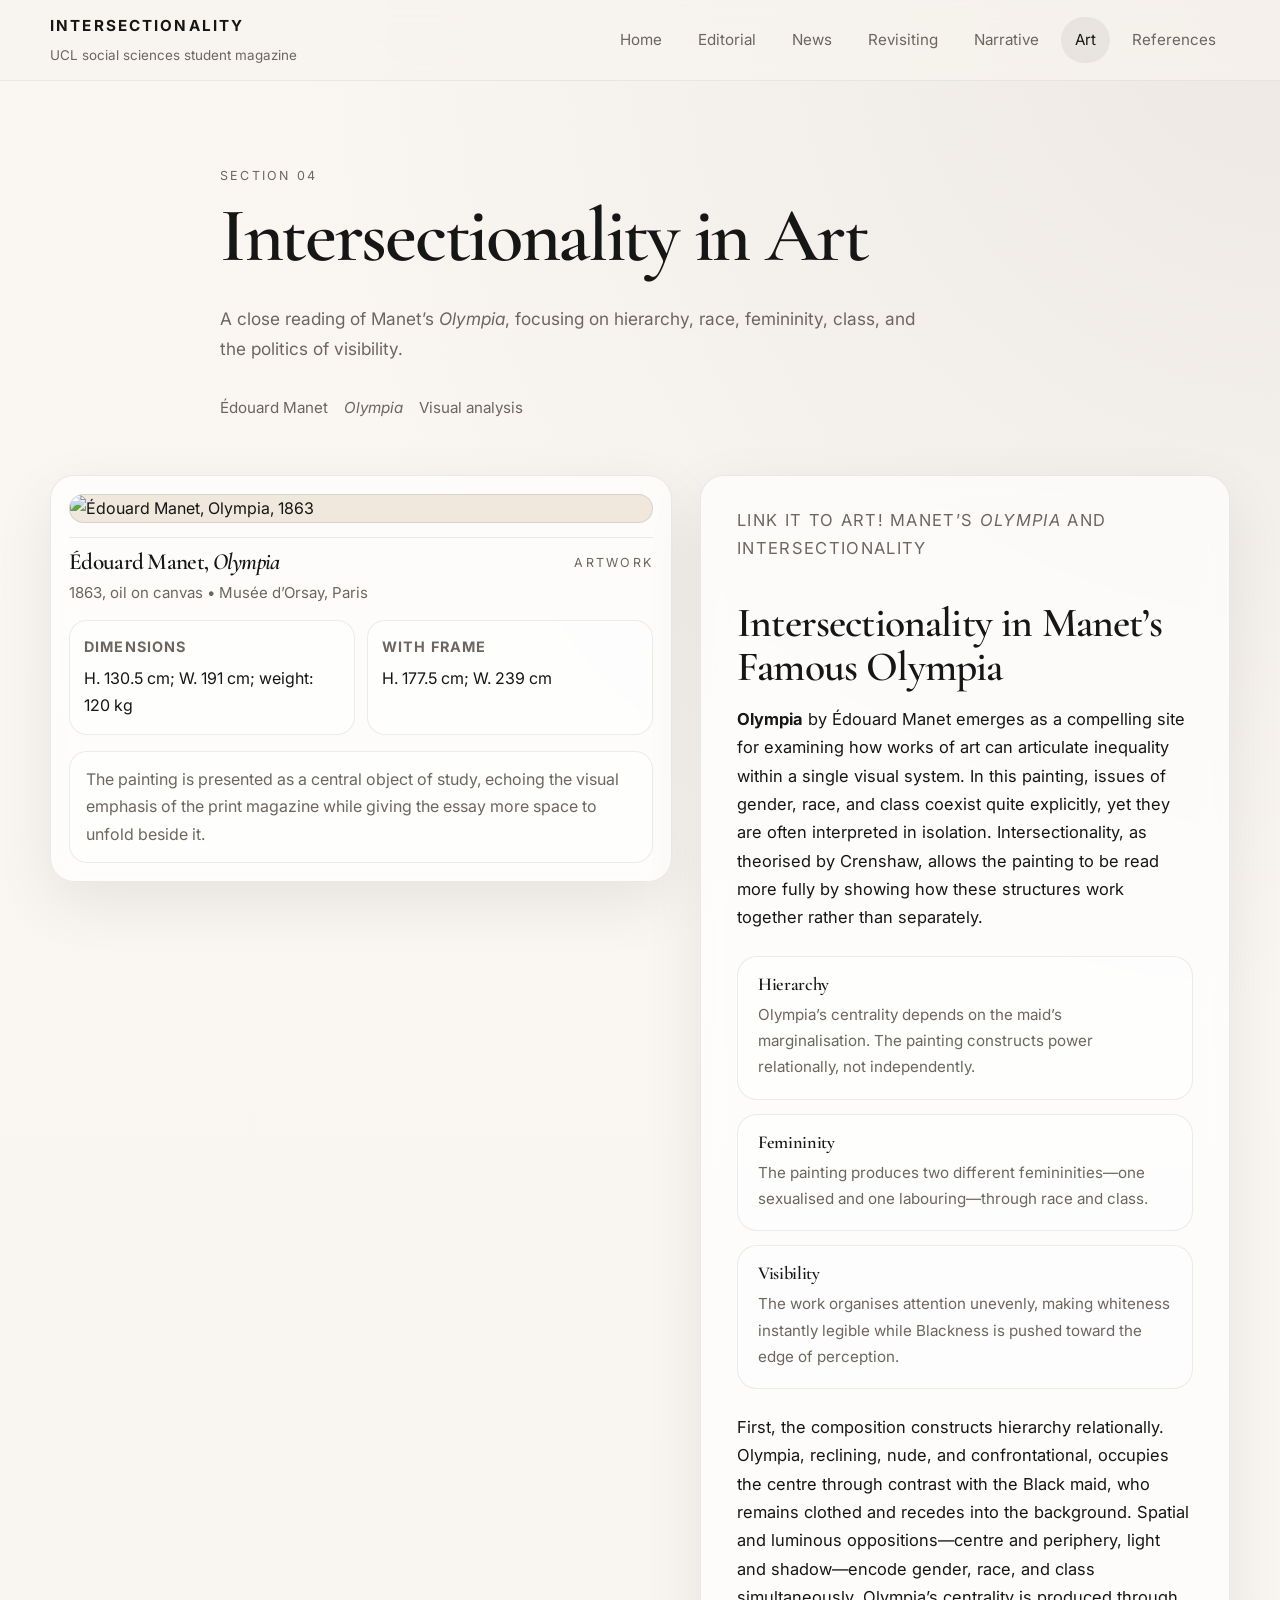
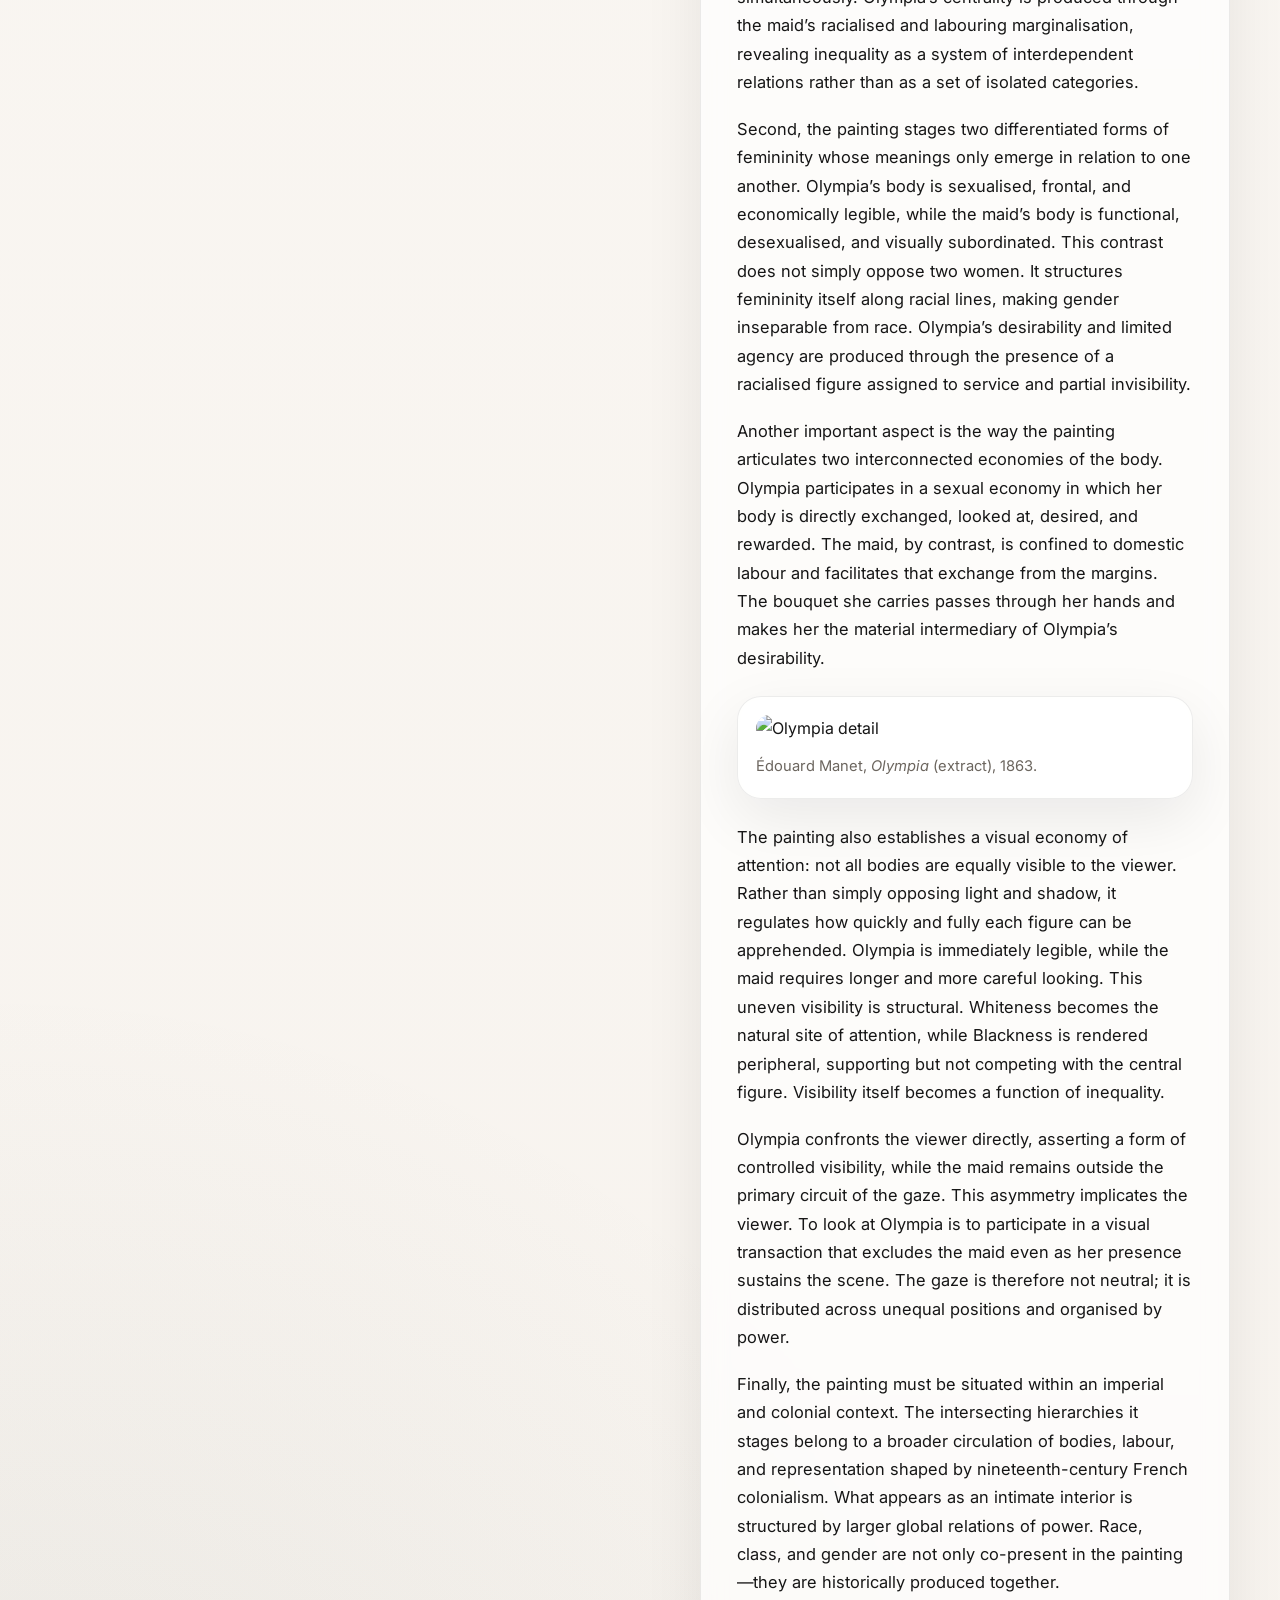
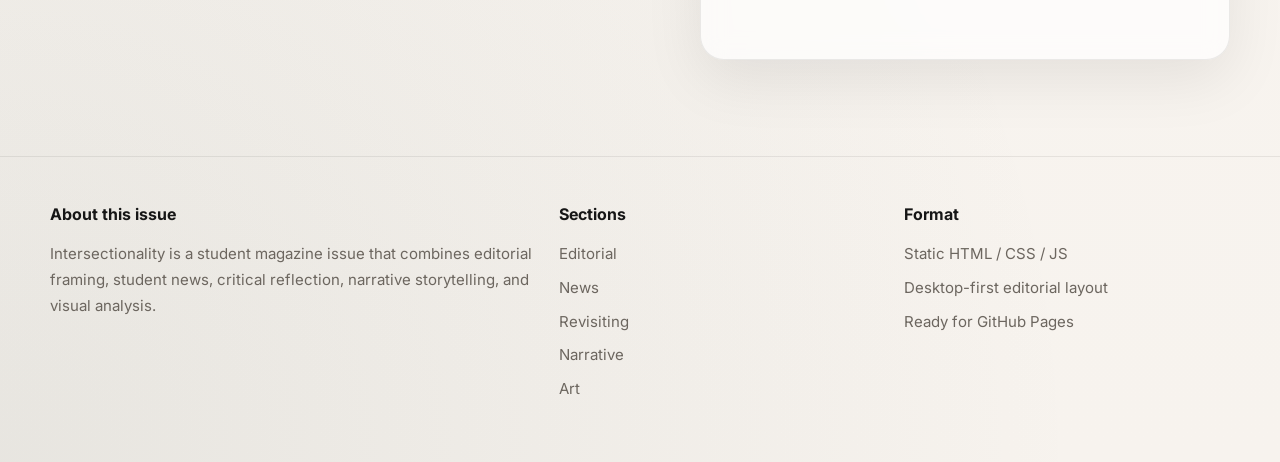
==== pages/art.html @ 49a4900f "Add files via upload" ====
<!DOCTYPE html>
<html lang="en">
<head>
  <meta charset="UTF-8" />
  <meta name="viewport" content="width=device-width, initial-scale=1.0" />
  <title>Art — Intersectionality</title>
  <link rel="preconnect" href="https://fonts.googleapis.com">
  <link rel="preconnect" href="https://fonts.gstatic.com" crossorigin>
  <link href="https://fonts.googleapis.com/css2?family=Cormorant+Garamond:wght@400;500;600;700&family=Inter:wght@400;500;600;700&display=swap" rel="stylesheet">
  <link rel="stylesheet" href="../assets/styles.css" />
</head>
<body>
  
<div class="progress" data-progress></div>
<header class="site-header">
  <div class="container nav-wrap">
    <a class="brand" href="../index.html">
      <strong>Intersectionality</strong>
      <span>UCL social sciences student magazine</span>
    </a>
    <nav class="nav">
      <a href="../index.html" class="">Home</a>
      <a href="editorial.html" class="">Editorial</a>
      <a href="news.html" class="">News</a>
      <a href="revisiting.html" class="">Revisiting</a>
      <a href="narrative.html" class="">Narrative</a>
      <a href="art.html" class="active">Art</a>
      <a href="references.html" class="">References</a>
    </nav>
  </div>
</header>

  <main>
    <section class="page-hero">
      <div class="reading fade">
        <div class="eyebrow">Section 04</div>
        <h1 class="display page-title">Intersectionality in Art</h1>
        <p class="lead">A close reading of Manet’s <em>Olympia</em>, focusing on hierarchy, race, femininity, class, and the politics of visibility.</p>
        <div class="page-meta"><span>Édouard Manet</span><span><em>Olympia</em></span><span>Visual analysis</span></div>
      </div>
    </section>

    <section class="section" style="padding-top: 22px;">
      <div class="container art-layout">
        <aside class="art-stage fade">
          <div class="art-card glass">
            <div class="artwork-shell">
              <img src="https://commons.wikimedia.org/wiki/Special:FilePath/Manet,%20Edouard%20-%20Olympia,%201863.jpg" alt="Édouard Manet, Olympia, 1863" />
            </div>
            <div class="art-meta">
              <div>
                <h3 class="display">Édouard Manet, <em>Olympia</em></h3>
                <p>1863, oil on canvas • Musée d’Orsay, Paris</p>
              </div>
              <div class="eyebrow">Artwork</div>
            </div>
            <div class="art-detail-grid">
              <div class="art-detail"><strong>Dimensions</strong><span>H. 130.5 cm; W. 191 cm; weight: 120 kg</span></div>
              <div class="art-detail"><strong>With frame</strong><span>H. 177.5 cm; W. 239 cm</span></div>
            </div>
            <div class="caption-band">The painting is presented as a central object of study, echoing the visual emphasis of the print magazine while giving the essay more space to unfold beside it.</div>
          </div>
        </aside>

        <article class="content-card fade">
          <p class="smallcaps">Link it to art! Manet’s <em>Olympia</em> and intersectionality</p>
          <h2>Intersectionality in Manet’s Famous Olympia</h2>
          <p><strong>Olympia</strong> by Édouard Manet emerges as a compelling site for examining how works of art can articulate inequality within a single visual system. In this painting, issues of gender, race, and class coexist quite explicitly, yet they are often interpreted in isolation. Intersectionality, as theorised by Crenshaw, allows the painting to be read more fully by showing how these structures work together rather than separately.</p>

          <div class="annotation-list">
            <div class="annotation"><h4>Hierarchy</h4><p>Olympia’s centrality depends on the maid’s marginalisation. The painting constructs power relationally, not independently.</p></div>
            <div class="annotation"><h4>Femininity</h4><p>The painting produces two different femininities—one sexualised and one labouring—through race and class.</p></div>
            <div class="annotation"><h4>Visibility</h4><p>The work organises attention unevenly, making whiteness instantly legible while Blackness is pushed toward the edge of perception.</p></div>
          </div>

          <p>First, the composition constructs hierarchy relationally. Olympia, reclining, nude, and confrontational, occupies the centre through contrast with the Black maid, who remains clothed and recedes into the background. Spatial and luminous oppositions—centre and periphery, light and shadow—encode gender, race, and class simultaneously. Olympia’s centrality is produced through the maid’s racialised and labouring marginalisation, revealing inequality as a system of interdependent relations rather than as a set of isolated categories.</p>
          <p>Second, the painting stages two differentiated forms of femininity whose meanings only emerge in relation to one another. Olympia’s body is sexualised, frontal, and economically legible, while the maid’s body is functional, desexualised, and visually subordinated. This contrast does not simply oppose two women. It structures femininity itself along racial lines, making gender inseparable from race. Olympia’s desirability and limited agency are produced through the presence of a racialised figure assigned to service and partial invisibility.</p>
          <p>Another important aspect is the way the painting articulates two interconnected economies of the body. Olympia participates in a sexual economy in which her body is directly exchanged, looked at, desired, and rewarded. The maid, by contrast, is confined to domestic labour and facilitates that exchange from the margins. The bouquet she carries passes through her hands and makes her the material intermediary of Olympia’s desirability.</p>
          <figure class="figure-card">
            <img src="https://commons.wikimedia.org/wiki/Special:FilePath/Manet,%20Edouard%20-%20Olympia,%201863.jpg" alt="Olympia detail" />
            <figcaption>Édouard Manet, <em>Olympia</em> (extract), 1863.</figcaption>
          </figure>
          <p>The painting also establishes a visual economy of attention: not all bodies are equally visible to the viewer. Rather than simply opposing light and shadow, it regulates how quickly and fully each figure can be apprehended. Olympia is immediately legible, while the maid requires longer and more careful looking. This uneven visibility is structural. Whiteness becomes the natural site of attention, while Blackness is rendered peripheral, supporting but not competing with the central figure. Visibility itself becomes a function of inequality.</p>
          <p>Olympia confronts the viewer directly, asserting a form of controlled visibility, while the maid remains outside the primary circuit of the gaze. This asymmetry implicates the viewer. To look at Olympia is to participate in a visual transaction that excludes the maid even as her presence sustains the scene. The gaze is therefore not neutral; it is distributed across unequal positions and organised by power.</p>
          <p>Finally, the painting must be situated within an imperial and colonial context. The intersecting hierarchies it stages belong to a broader circulation of bodies, labour, and representation shaped by nineteenth-century French colonialism. What appears as an intimate interior is structured by larger global relations of power. Race, class, and gender are not only co-present in the painting—they are historically produced together.</p>
        </article>
      </div>
    </section>
  </main>
  
<footer class="footer">
  <div class="container footer-grid">
    <div>
      <h4>About this issue</h4>
      <p>Intersectionality is a student magazine issue that combines editorial framing, student news, critical reflection, narrative storytelling, and visual analysis.</p>
    </div>
    <div>
      <h4>Sections</h4>
      <ul>
        <li><a href="editorial.html">Editorial</a></li>
        <li><a href="news.html">News</a></li>
        <li><a href="revisiting.html">Revisiting</a></li>
        <li><a href="narrative.html">Narrative</a></li>
        <li><a href="art.html">Art</a></li>
      </ul>
    </div>
    <div>
      <h4>Format</h4>
      <ul>
        <li>Static HTML / CSS / JS</li>
        <li>Desktop-first editorial layout</li>
        <li>Ready for GitHub Pages</li>
      </ul>
    </div>
  </div>
</footer>
<script src="../assets/script.js"></script>

</body>
</html>
---- assets/styles.css ----
:root {
  --bg: #f7f3ee;
  --bg-2: #ede5da;
  --paper: rgba(255,255,255,.68);
  --text: #161616;
  --muted: #6c665f;
  --line: rgba(22,22,22,.10);
  --line-strong: rgba(22,22,22,.15);
  --accent: #31433a;
  --accent-soft: #8e7d6d;
  --shadow: 0 20px 60px rgba(0,0,0,.08);
  --radius: 24px;
  --container: 1180px;
  --reading: 840px;
}
* { box-sizing: border-box; }
html { scroll-behavior: smooth; }
body {
  margin: 0;
  font-family: Inter, ui-sans-serif, system-ui, -apple-system, BlinkMacSystemFont, 'Segoe UI', sans-serif;
  color: var(--text);
  background:
    radial-gradient(circle at top right, rgba(142,125,109,.12), transparent 26%),
    radial-gradient(circle at bottom left, rgba(49,67,58,.08), transparent 28%),
    linear-gradient(180deg, #faf7f3 0%, var(--bg) 100%);
  line-height: 1.72;
}
body::before {
  content: '';
  position: fixed;
  inset: 0;
  background-image: linear-gradient(rgba(255,255,255,.04) 1px, transparent 1px), linear-gradient(90deg, rgba(255,255,255,.04) 1px, transparent 1px);
  background-size: 32px 32px;
  opacity: .45;
  pointer-events: none;
}
a { color: inherit; text-decoration: none; }
img { display: block; max-width: 100%; }
.container { width: min(calc(100% - 80px), var(--container)); margin: 0 auto; }
.reading { width: min(calc(100% - 80px), var(--reading)); margin: 0 auto; }
.eyebrow { font-size: .78rem; letter-spacing: .18em; text-transform: uppercase; color: var(--muted); }
.display { font-family: 'Cormorant Garamond', Georgia, serif; font-weight: 600; letter-spacing: -.03em; line-height: .94; }
.muted { color: var(--muted); }
.section { padding: 96px 0; position: relative; }
.section-title { margin: 0 0 14px; font-size: clamp(2.2rem, 5vw, 4.8rem); }
.lead { font-size: 1.08rem; color: var(--muted); max-width: 64ch; }
.progress {
  position: fixed; inset: 0 auto auto 0; width: 0; height: 3px;
  background: linear-gradient(90deg, var(--accent), #556d62); z-index: 9999;
}
.site-header {
  position: sticky; top: 0; z-index: 50;
  backdrop-filter: blur(16px);
  background: rgba(247,243,238,.74);
  border-bottom: 1px solid rgba(22,22,22,.06);
}
.nav-wrap { min-height: 80px; display: flex; align-items: center; justify-content: space-between; gap: 24px; }
.brand { display: grid; gap: 4px; }
.brand strong { font-size: .95rem; letter-spacing: .14em; text-transform: uppercase; }
.brand span { font-size: .84rem; color: var(--muted); }
.nav { display: flex; gap: 8px; align-items: center; }
.nav a {
  padding: 10px 14px; border-radius: 999px; color: var(--muted); transition: .18s ease;
  font-size: .95rem;
}
.nav a:hover, .nav a.active { background: rgba(22,22,22,.06); color: var(--text); }
.hero {
  min-height: calc(100vh - 80px);
  display: grid; align-items: center; padding: 48px 0 78px;
}
.hero-grid { display: grid; grid-template-columns: 1.12fr .88fr; gap: 28px; align-items: end; }
.hero-copy { padding: 16px 0; }
.hero-title { margin: 0 0 16px; font-size: clamp(4rem, 9vw, 8.2rem); }
.hero-subtitle { margin: 0; font-size: 1.12rem; color: var(--muted); max-width: 58ch; }
.hero-meta { display: flex; gap: 12px; flex-wrap: wrap; margin-top: 28px; }
.chip {
  padding: 10px 14px; border-radius: 999px; border: 1px solid var(--line);
  background: rgba(255,255,255,.44); box-shadow: var(--shadow); font-size: .92rem;
}
.card, .glass, .panel, .content-card, .figure-card, .reference-card, .quote-box {
  background: var(--paper);
  border: 1px solid rgba(22,22,22,.08);
  border-radius: var(--radius);
  box-shadow: var(--shadow);
  backdrop-filter: blur(12px);
}
.hero-panel { padding: 28px; }
.cover-frame {
  aspect-ratio: 4 / 5; border-radius: 22px; padding: 22px; display: flex; flex-direction: column;
  justify-content: space-between; border: 1px solid rgba(22,22,22,.08);
  background: linear-gradient(180deg, #ede4da 0%, #f8f4ef 100%);
}
.cover-frame h2 { margin: 0; font-size: clamp(2.4rem, 4.4vw, 4.4rem); max-width: 8ch; }
.cover-grid { display: grid; grid-template-columns: repeat(2, 1fr); gap: 12px; }
.cover-grid div { min-height: 110px; padding: 14px; border-radius: 18px; background: rgba(255,255,255,.62); border: 1px solid rgba(22,22,22,.08); }
.editorial-grid { display: grid; grid-template-columns: 1fr .86fr; gap: 28px; align-items: start; }
.quote-box { padding: 30px; }
.quote-box blockquote {
  margin: 0; font-family: 'Cormorant Garamond', Georgia, serif; font-size: clamp(1.7rem, 3vw, 2.6rem); line-height: 1.08;
}
.quote-box footer { margin-top: 16px; color: var(--muted); }
.stat-grid { display: grid; gap: 14px; }
.stat { padding: 18px 20px; }
.stat strong { font-family: 'Cormorant Garamond', Georgia, serif; font-size: 1.8rem; }
.stat span { display: block; color: var(--muted); font-size: .94rem; }
.section-grid { display: grid; grid-template-columns: repeat(2, 1fr); gap: 18px; margin-top: 28px; }
.index-card {
  position: relative; overflow: hidden; min-height: 300px; padding: 24px;
  display: flex; flex-direction: column; justify-content: space-between;
  transition: transform .22s ease, box-shadow .22s ease;
}
.index-card:hover { transform: translateY(-6px); box-shadow: 0 24px 72px rgba(0,0,0,.10); }
.index-card::before {
  content: ''; position: absolute; inset: 0;
  background: linear-gradient(130deg, rgba(255,255,255,.2), transparent 44%, rgba(49,67,58,.06));
  pointer-events: none;
}
.index-card h3 { margin: 10px 0 10px; font-size: clamp(1.9rem, 3vw, 2.6rem); }
.index-card p { margin: 0; max-width: 42ch; color: var(--muted); }
.card-meta, .card-footer { display: flex; align-items: center; justify-content: space-between; gap: 12px; }
.arrow { width: 42px; height: 42px; display: grid; place-items: center; border-radius: 999px; border: 1px solid var(--line); background: rgba(255,255,255,.44); }
.index-card[data-tone="news"] { background: linear-gradient(180deg, rgba(255,255,255,.60), rgba(255,255,255,.42)); }
.index-card[data-tone="essay"] { background: linear-gradient(180deg, rgba(255,255,255,.66), rgba(142,125,109,.10)); }
.index-card[data-tone="narrative"] { background: linear-gradient(180deg, rgba(255,255,255,.66), rgba(49,67,58,.08)); }
.index-card[data-tone="art"] { background: linear-gradient(180deg, rgba(255,255,255,.66), rgba(49,67,58,.12)); }
.page-hero { padding: 84px 0 32px; }
.page-hero .reading { display: grid; gap: 14px; }
.page-title { margin: 0; font-size: clamp(3rem, 6vw, 5.6rem); }
.page-meta { display: flex; gap: 16px; flex-wrap: wrap; color: var(--muted); font-size: .95rem; }
.page-shell { display: grid; grid-template-columns: 260px minmax(0, 1fr); gap: 28px; padding-bottom: 90px; }
.toc { position: sticky; top: 112px; align-self: start; padding: 18px; }
.toc h3 { margin: 0 0 12px; font-size: .92rem; letter-spacing: .14em; text-transform: uppercase; color: var(--muted); }
.toc a { display: block; padding: 9px 10px; border-radius: 12px; color: var(--muted); font-size: .95rem; }
.toc a:hover, .toc a.active { background: rgba(22,22,22,.06); color: var(--text); }
.content-card { padding: 30px 36px 44px; }
.content-card p { margin: 0 0 1.16rem; font-size: 1.03rem; }
.content-card h2, .content-card h3, .content-card h4 {
  margin: 2.4rem 0 1rem; font-family: 'Cormorant Garamond', Georgia, serif;
  font-weight: 600; line-height: 1.06; letter-spacing: -.02em;
}
.content-card h2 { font-size: 2.6rem; }
.content-card h3 { font-size: 2rem; }
.content-card h4 { font-size: 1.45rem; }
.smallcaps { font-size: .9rem; text-transform: uppercase; letter-spacing: .08em; color: var(--muted); }
.pull {
  margin: 2rem 0; padding: 20px 22px; border-left: 3px solid var(--accent);
  border-radius: 18px; background: rgba(255,255,255,.48);
}
.pull p { margin: 0; font-family: 'Cormorant Garamond', Georgia, serif; font-size: 1.95rem; line-height: 1.12; }
.figure-card { padding: 18px; margin: 24px 0; }
.figure-card img, .figure-card .placeholder { width: 100%; border-radius: 18px; }
.figure-card .placeholder {
  aspect-ratio: 16 / 10; display: grid; place-items: center;
  background: linear-gradient(135deg, #e2d5c7, #f7f2eb); color: var(--muted); text-transform: uppercase; letter-spacing: .08em; font-size: .9rem;
}
.figure-card figcaption { margin-top: 12px; color: var(--muted); font-size: .92rem; }
.news-intro {
  display: grid; grid-template-columns: 1.14fr .86fr; gap: 24px; margin-bottom: 24px;
}
.news-article + .news-article { margin-top: 42px; padding-top: 32px; border-top: 1px solid rgba(22,22,22,.08); }
.quote-line { font-family: 'Cormorant Garamond', Georgia, serif; font-size: 1.74rem; line-height: 1.14; }
.news-photo { border-radius: 22px; overflow: hidden; border: 1px solid rgba(22,22,22,.08); background: linear-gradient(180deg, #ddd2c5, #f6f1ea); }
.news-photo .placeholder { aspect-ratio: 4 / 5; display: grid; place-items: center; text-align: center; padding: 20px; color: var(--muted); }
.story-opener { display: grid; grid-template-columns: 1fr 1fr; gap: 28px; align-items: start; margin-bottom: 16px; }
.story-panel { padding: 22px; border-radius: 22px; border: 1px solid rgba(22,22,22,.08); background: rgba(255,255,255,.42); }
.story-dropcap { float: left; margin-right: 12px; font-family: 'Cormorant Garamond', Georgia, serif; font-size: 5.5rem; line-height: .82; }
.art-layout { display: grid; grid-template-columns: 1.08fr .92fr; gap: 28px; }
.art-stage { position: sticky; top: 112px; align-self: start; }
.art-card { padding: 18px; }
.artwork-shell { border-radius: 24px; overflow: hidden; border: 1px solid rgba(22,22,22,.10); background: #f0e8dc; }
.artwork-shell img { width: 100%; height: auto; display: block; }
.art-meta { display: grid; grid-template-columns: 1fr auto; gap: 14px; align-items: start; padding-top: 14px; margin-top: 14px; border-top: 1px solid rgba(22,22,22,.08); }
.art-meta h3 { margin: 0; font-size: 1.45rem; }
.art-meta p { margin: 6px 0 0; color: var(--muted); font-size: .94rem; }
.art-detail-grid { display: grid; grid-template-columns: 1fr 1fr; gap: 12px; margin-top: 14px; }
.art-detail { padding: 14px; border-radius: 18px; border: 1px solid rgba(22,22,22,.08); background: rgba(255,255,255,.44); }
.art-detail strong { display: block; margin-bottom: 5px; color: var(--muted); text-transform: uppercase; letter-spacing: .08em; font-size: .9rem; }
.caption-band { margin-top: 16px; padding: 14px 16px; border-radius: 18px; border: 1px solid rgba(22,22,22,.08); background: rgba(255,255,255,.42); color: var(--muted); }
.annotation-list { display: grid; gap: 14px; margin: 24px 0; }
.annotation { padding: 18px 20px; border-radius: 20px; border: 1px solid rgba(22,22,22,.08); background: rgba(255,255,255,.44); }
.annotation h4 { margin: 0 0 8px; font-size: 1.14rem; }
.annotation p { margin: 0; color: var(--muted); font-size: .95rem; }
.ref-list { display: grid; gap: 14px; padding-bottom: 90px; }
.reference-card { padding: 18px 20px; }
.reference-card strong { display: block; margin-bottom: 6px; }
.reference-card p { margin: 0; color: var(--muted); font-size: .94rem; }
.footer { padding: 44px 0 60px; border-top: 1px solid rgba(22,22,22,.08); color: var(--muted); }
.footer-grid { display: grid; grid-template-columns: 1.2fr .8fr .8fr; gap: 20px; }
.footer h4 { margin: 0 0 12px; color: var(--text); font-size: 1rem; }
.footer p, .footer li { margin: 0; font-size: .94rem; }
.footer ul { list-style: none; padding: 0; margin: 0; display: grid; gap: 8px; }
.fade { opacity: 0; transform: translateY(18px); transition: opacity .45s ease, transform .45s ease; }
.fade.visible { opacity: 1; transform: translateY(0); }
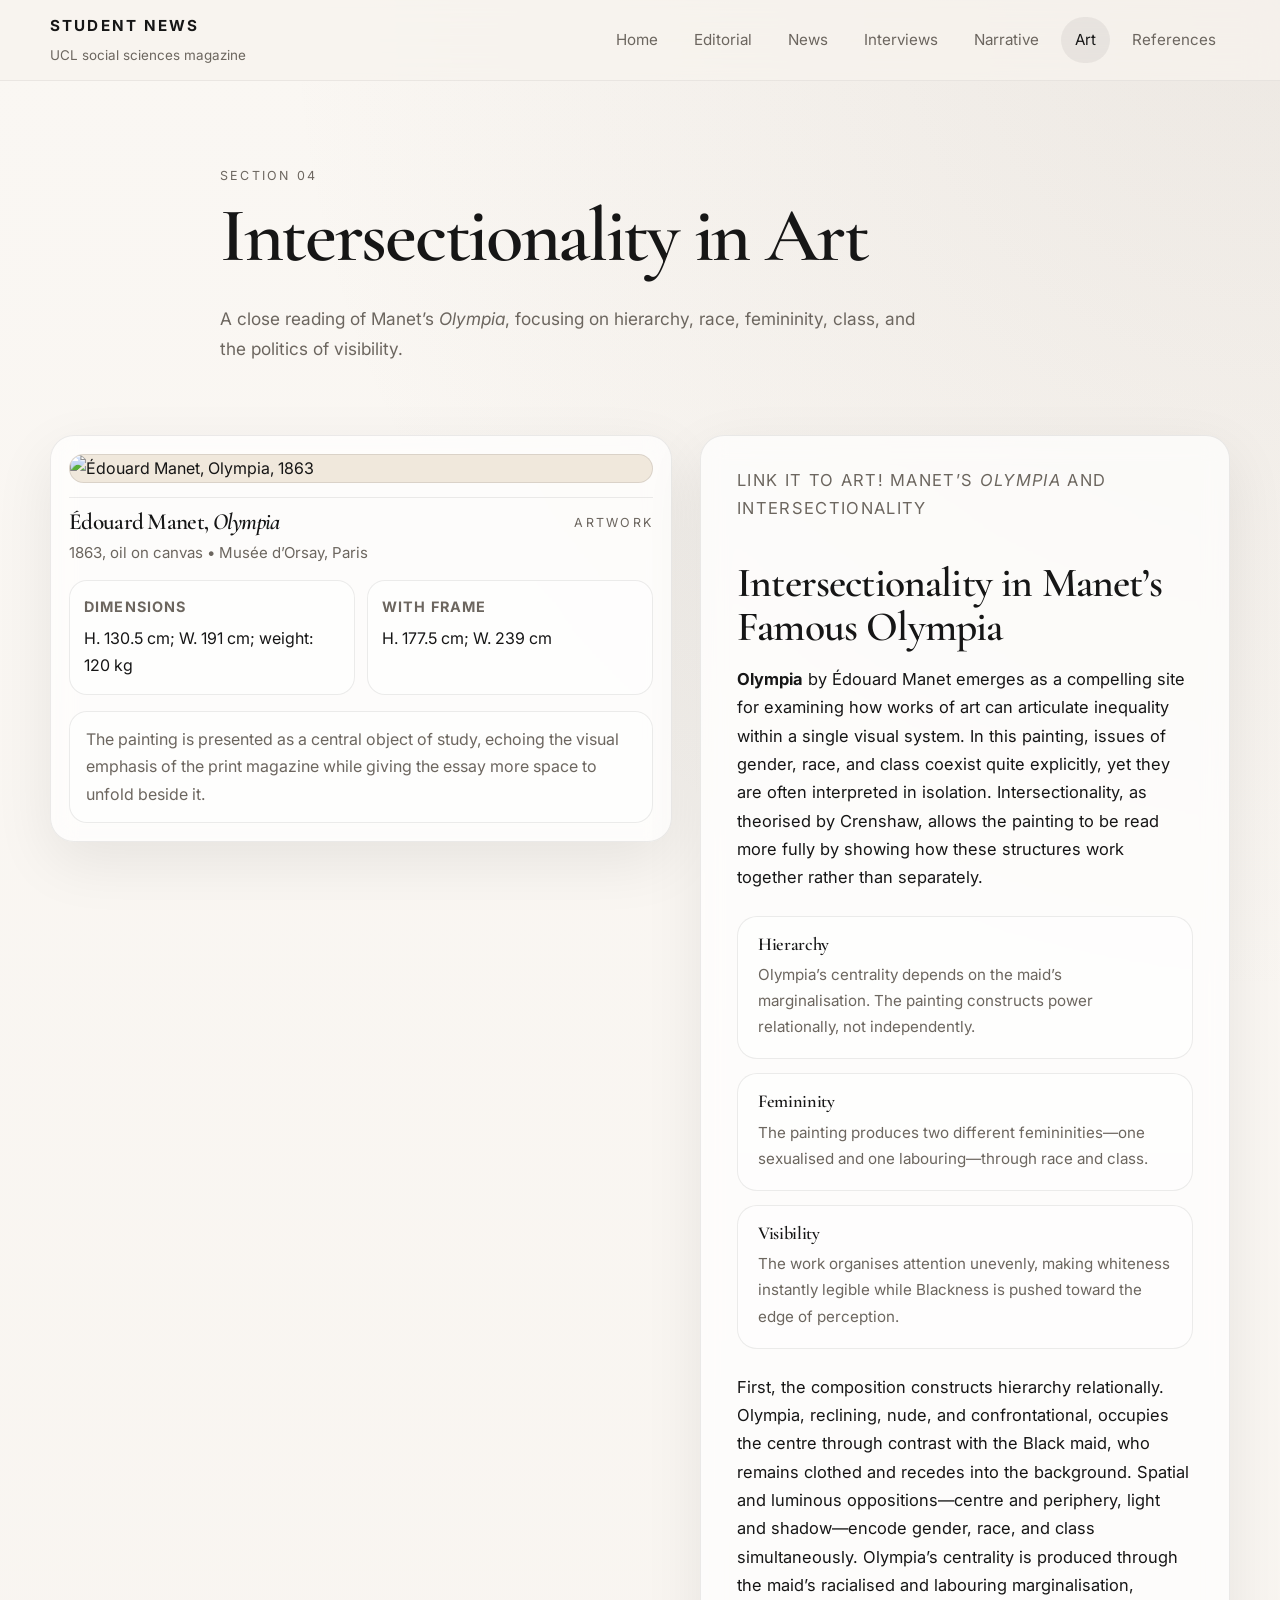
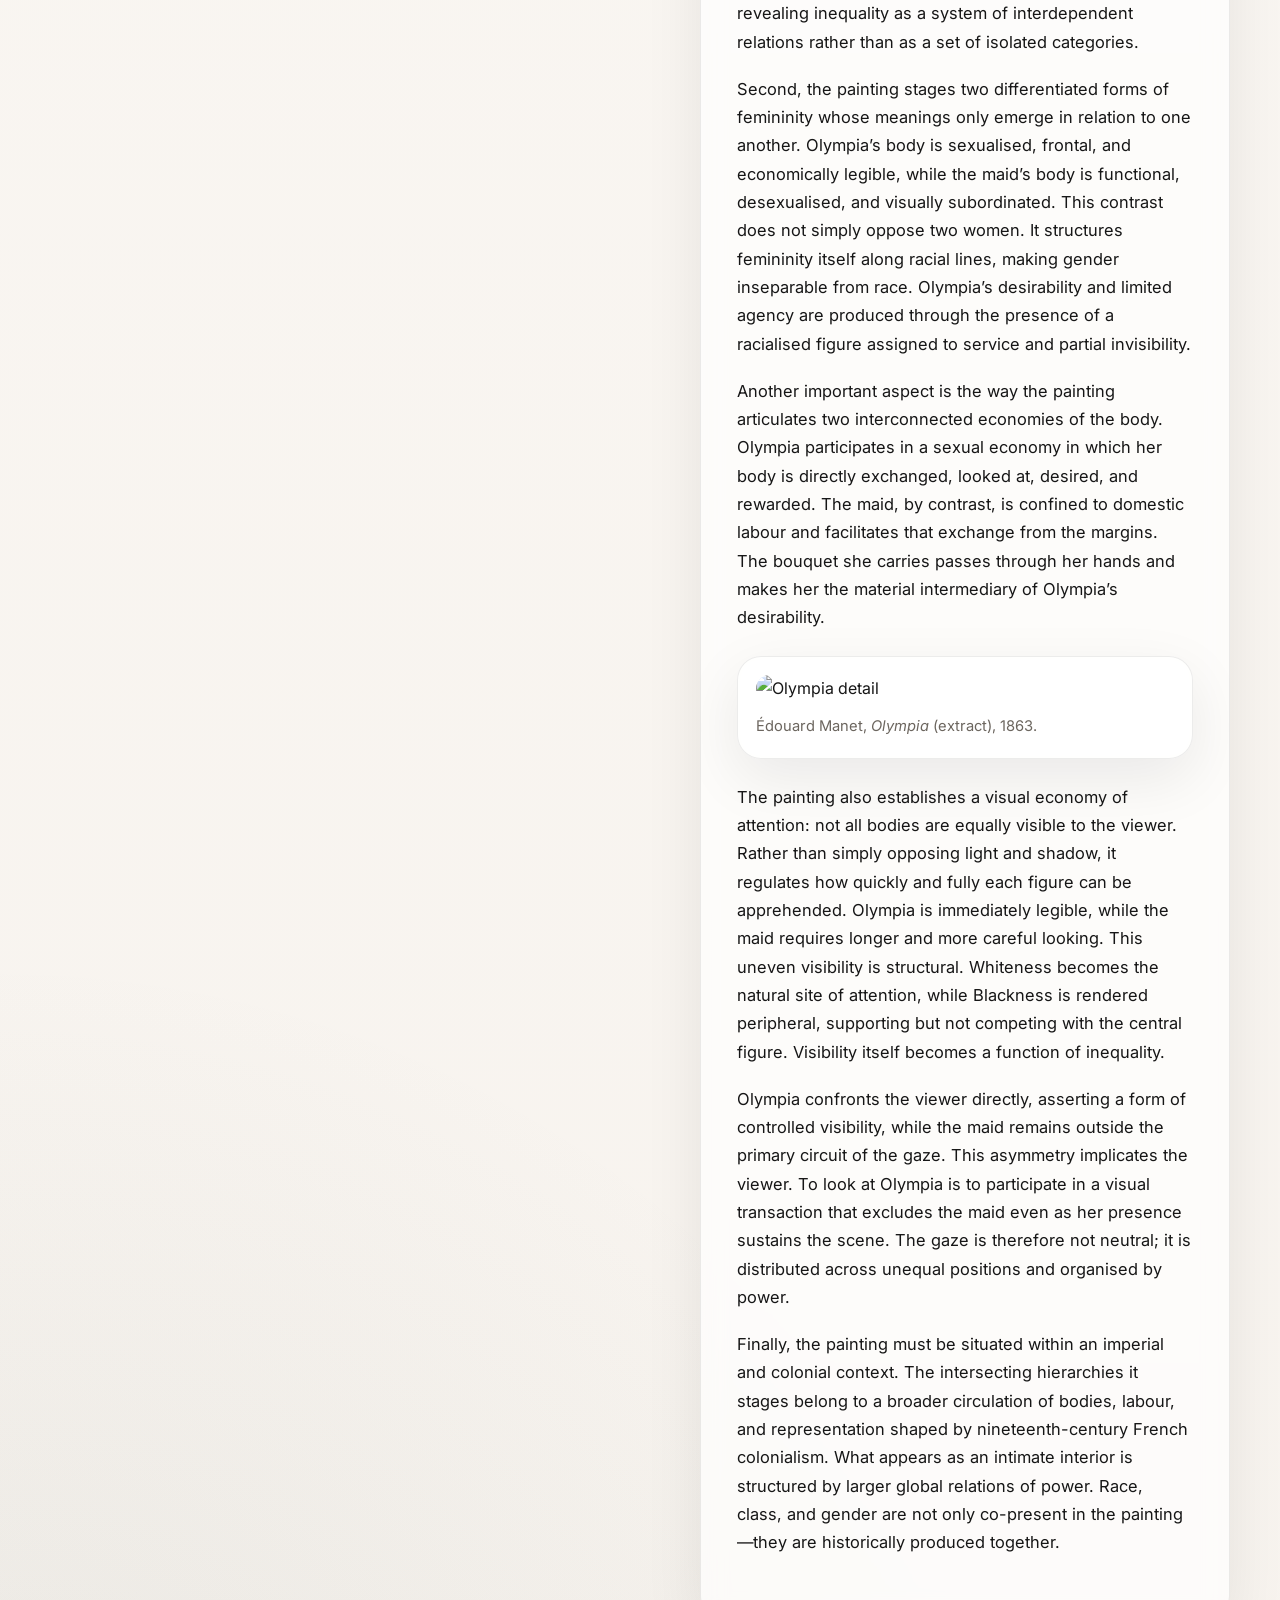
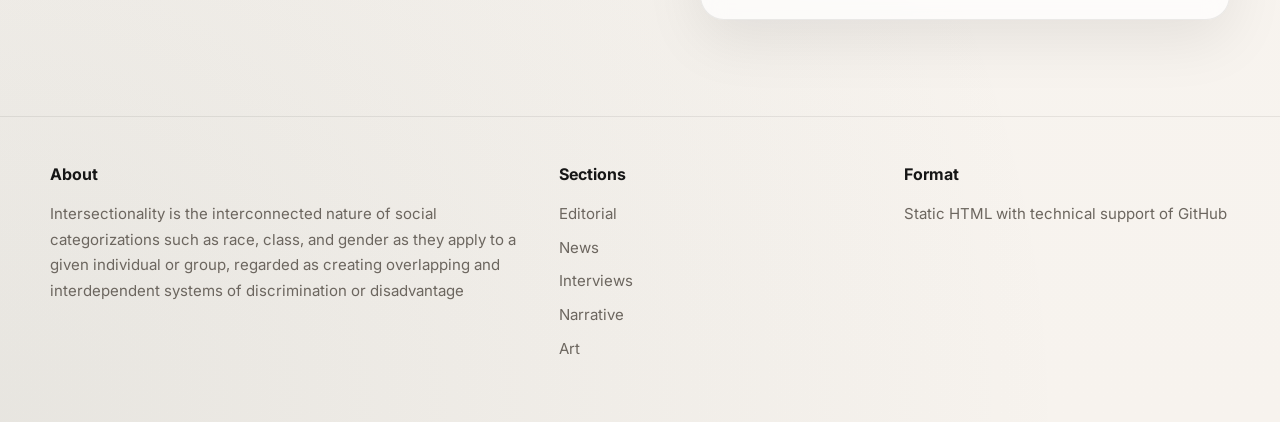
==== commit b9b8e774: "Update art.html" ====
--- a/pages/art.html
+++ b/pages/art.html
@@ -15,14 +15,14 @@
 <header class="site-header">
   <div class="container nav-wrap">
     <a class="brand" href="../index.html">
-      <strong>Intersectionality</strong>
-      <span>UCL social sciences student magazine</span>
+      <strong>Student News</strong>
+      <span>UCL social sciences magazine</span>
     </a>
     <nav class="nav">
       <a href="../index.html" class="">Home</a>
       <a href="editorial.html" class="">Editorial</a>
       <a href="news.html" class="">News</a>
-      <a href="revisiting.html" class="">Revisiting</a>
+      <a href="revisiting.html" class="">Interviews</a>
       <a href="narrative.html" class="">Narrative</a>
       <a href="art.html" class="active">Art</a>
       <a href="references.html" class="">References</a>
@@ -36,7 +36,6 @@
         <div class="eyebrow">Section 04</div>
         <h1 class="display page-title">Intersectionality in Art</h1>
         <p class="lead">A close reading of Manet’s <em>Olympia</em>, focusing on hierarchy, race, femininity, class, and the politics of visibility.</p>
-        <div class="page-meta"><span>Édouard Manet</span><span><em>Olympia</em></span><span>Visual analysis</span></div>
       </div>
     </section>
 
@@ -91,15 +90,15 @@
 <footer class="footer">
   <div class="container footer-grid">
     <div>
-      <h4>About this issue</h4>
-      <p>Intersectionality is a student magazine issue that combines editorial framing, student news, critical reflection, narrative storytelling, and visual analysis.</p>
+      <h4>About</h4>
+      <p>Intersectionality is the interconnected nature of social categorizations such as race, class, and gender as they apply to a given individual or group, regarded as creating overlapping and interdependent systems of discrimination or disadvantage</p>
     </div>
     <div>
       <h4>Sections</h4>
       <ul>
         <li><a href="editorial.html">Editorial</a></li>
         <li><a href="news.html">News</a></li>
-        <li><a href="revisiting.html">Revisiting</a></li>
+        <li><a href="revisiting.html">Interviews</a></li>
         <li><a href="narrative.html">Narrative</a></li>
         <li><a href="art.html">Art</a></li>
       </ul>
@@ -107,9 +106,7 @@
     <div>
       <h4>Format</h4>
       <ul>
-        <li>Static HTML / CSS / JS</li>
-        <li>Desktop-first editorial layout</li>
-        <li>Ready for GitHub Pages</li>
+        <li>Static HTML with technical support of GitHub</li>
       </ul>
     </div>
   </div>
